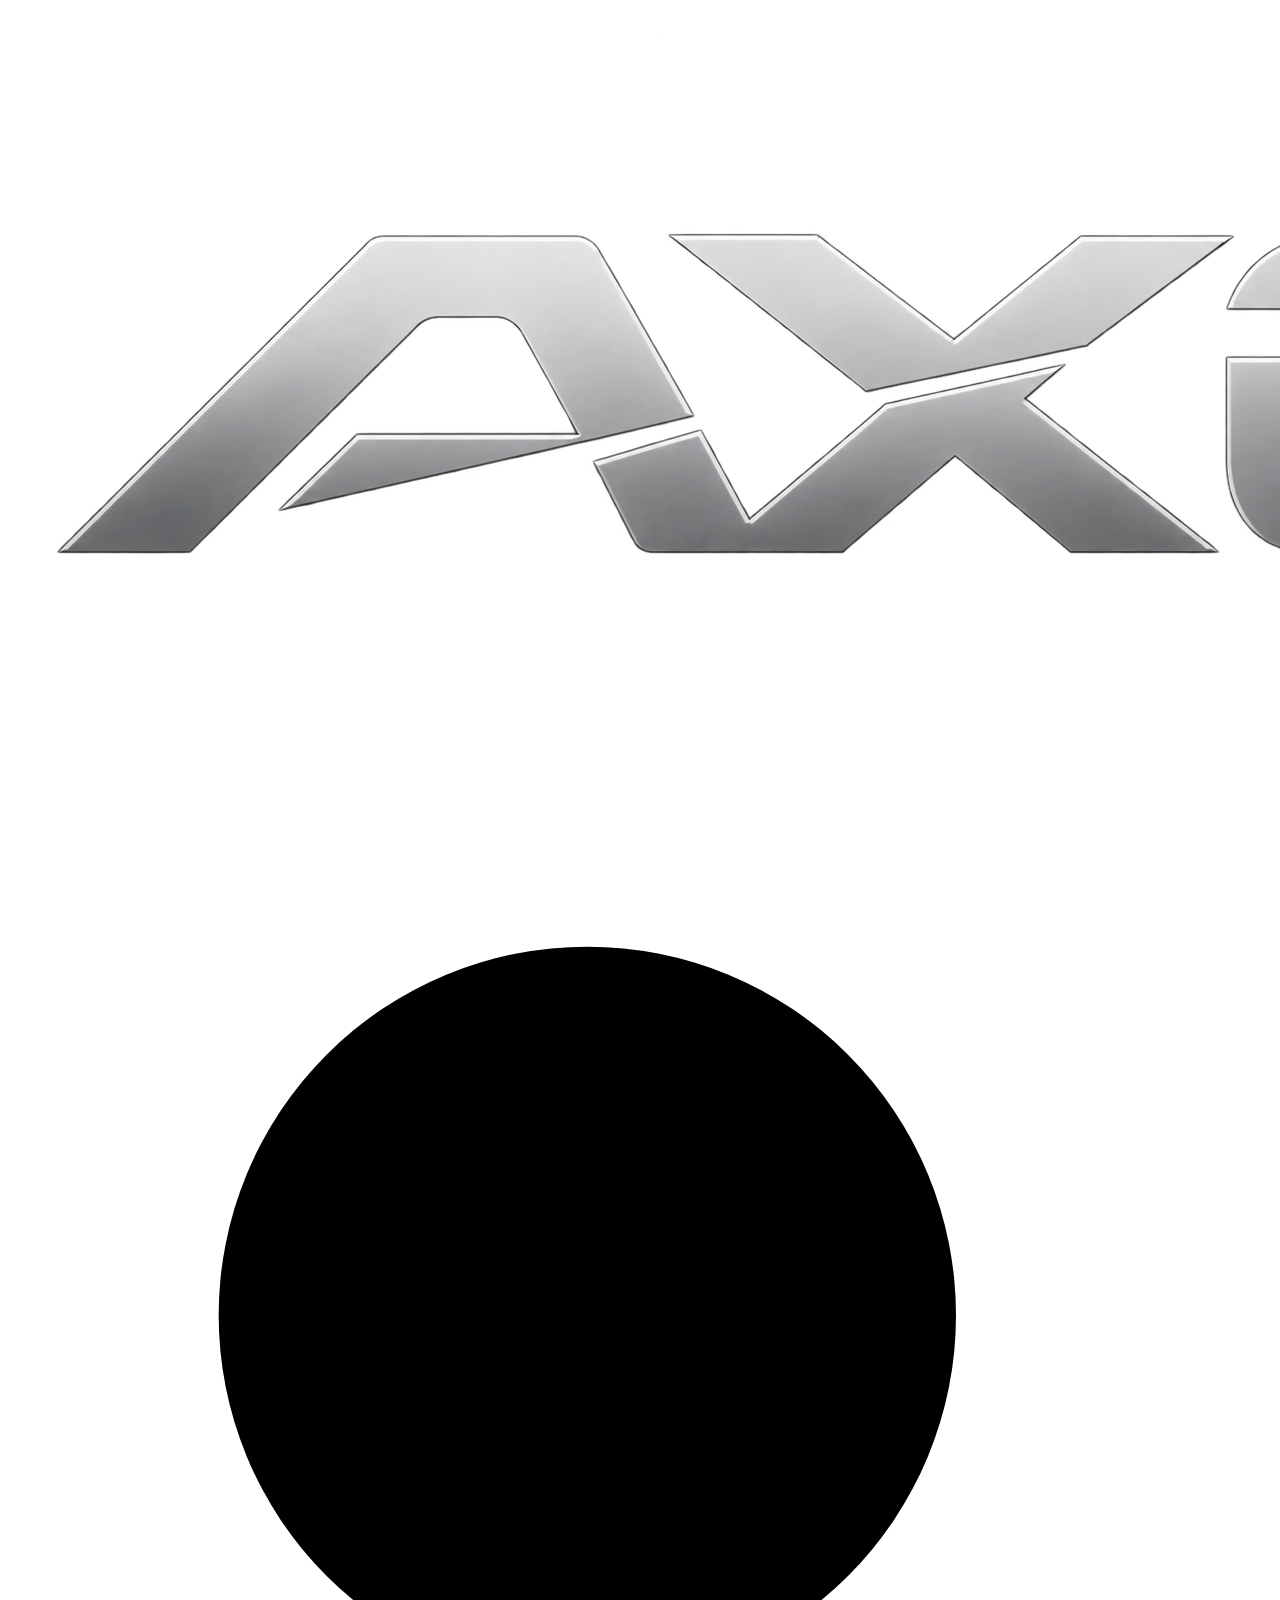
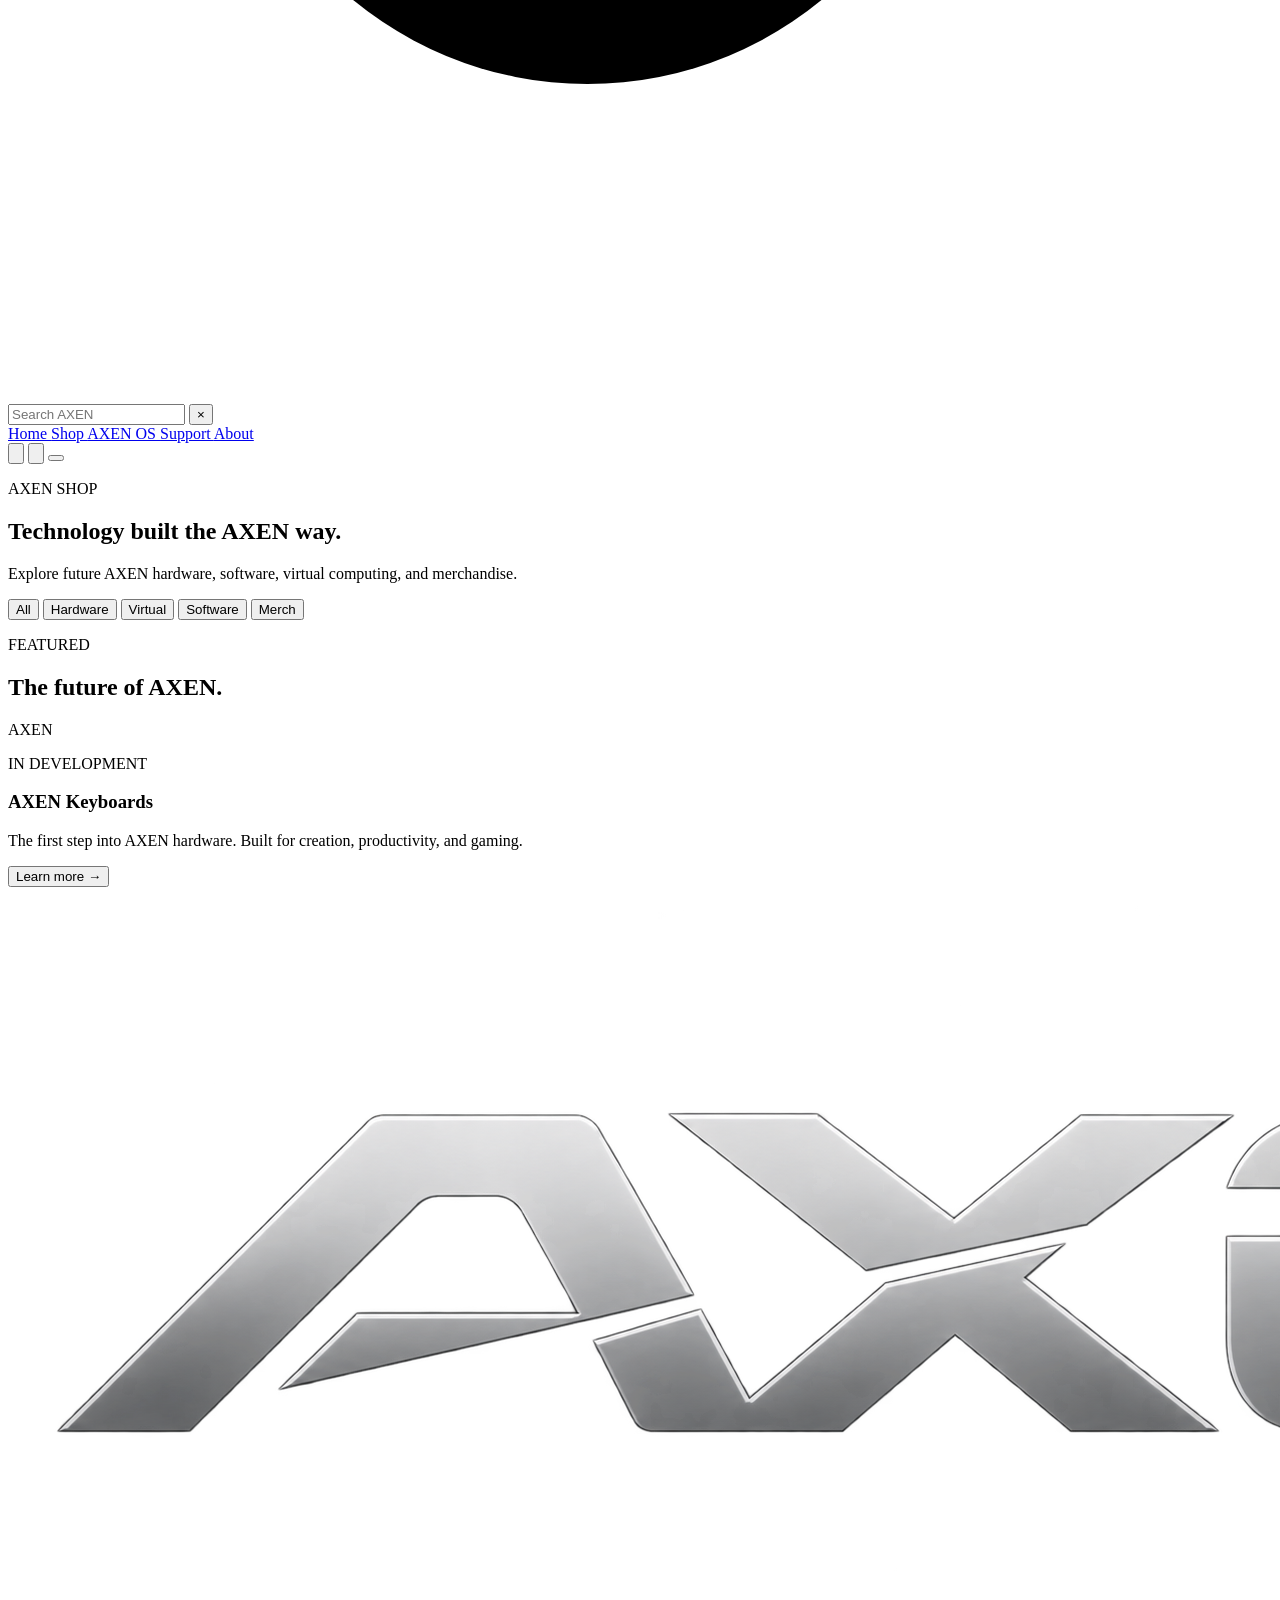
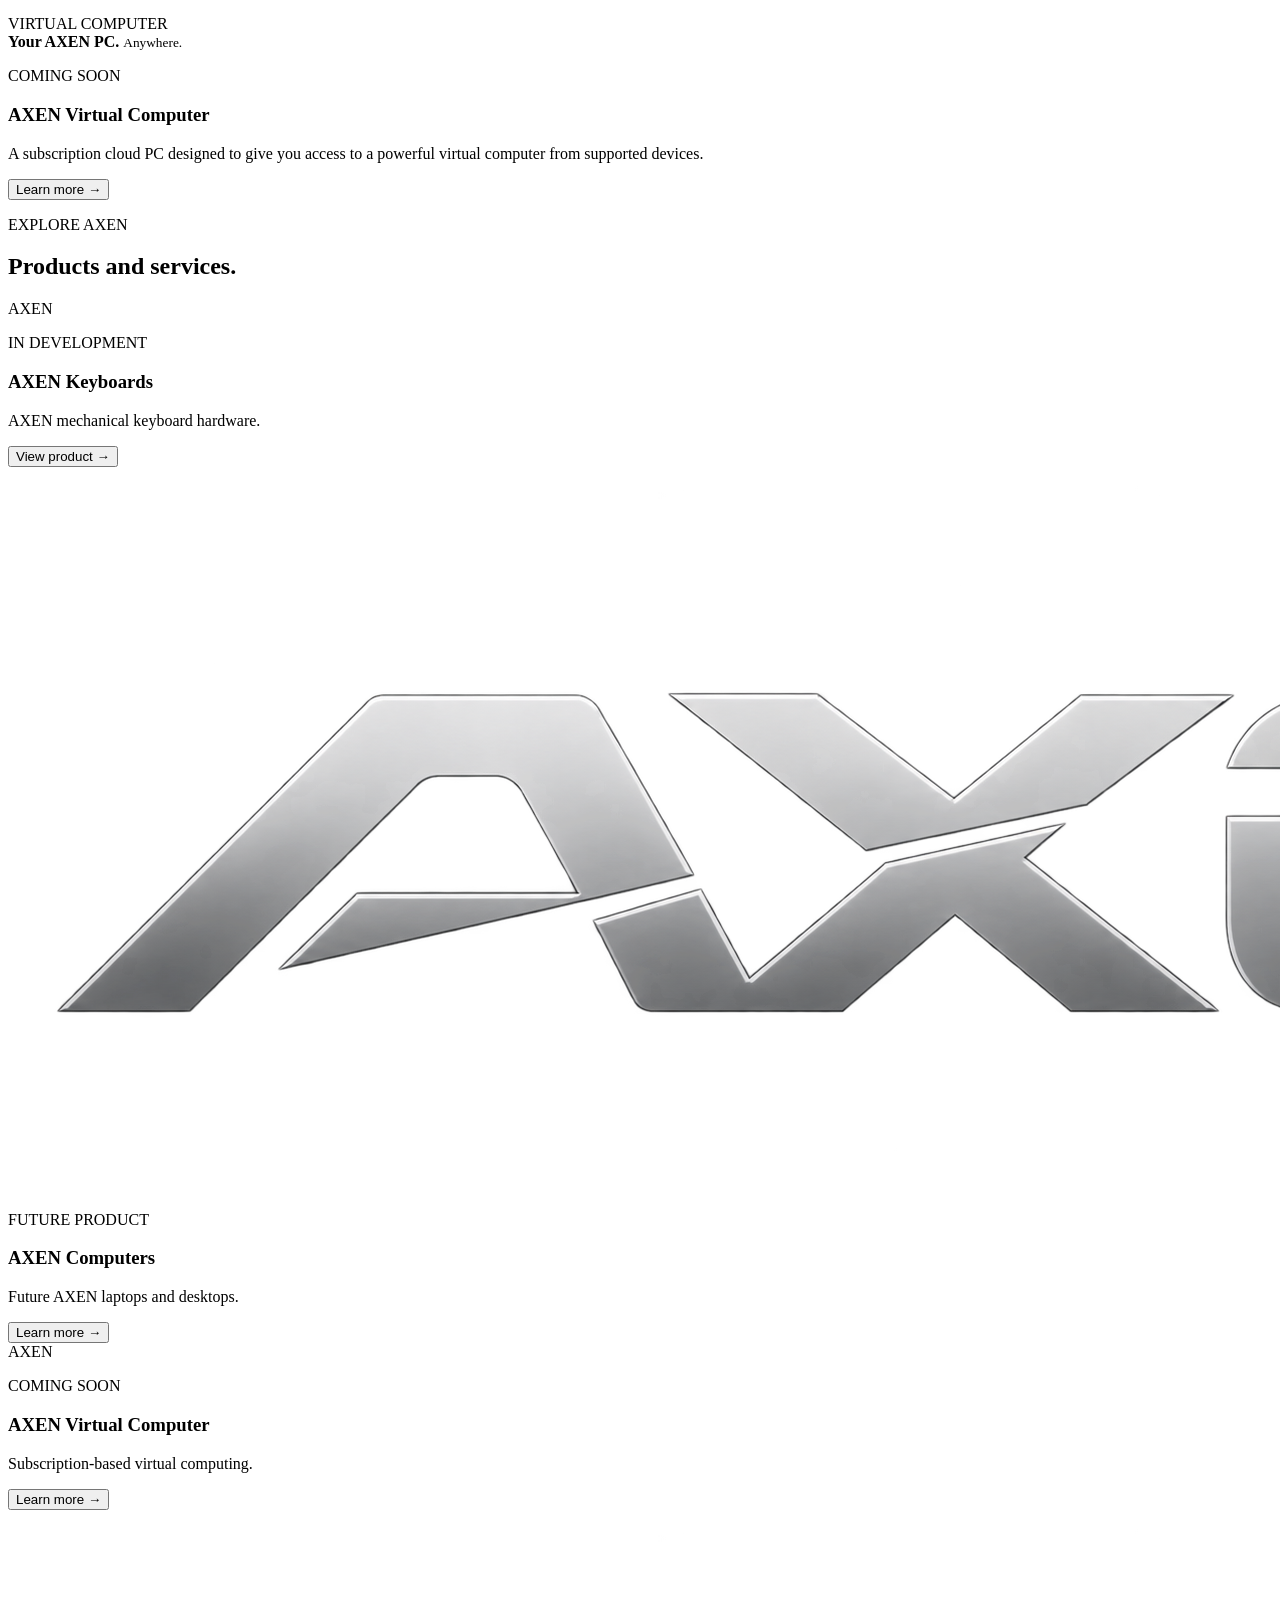
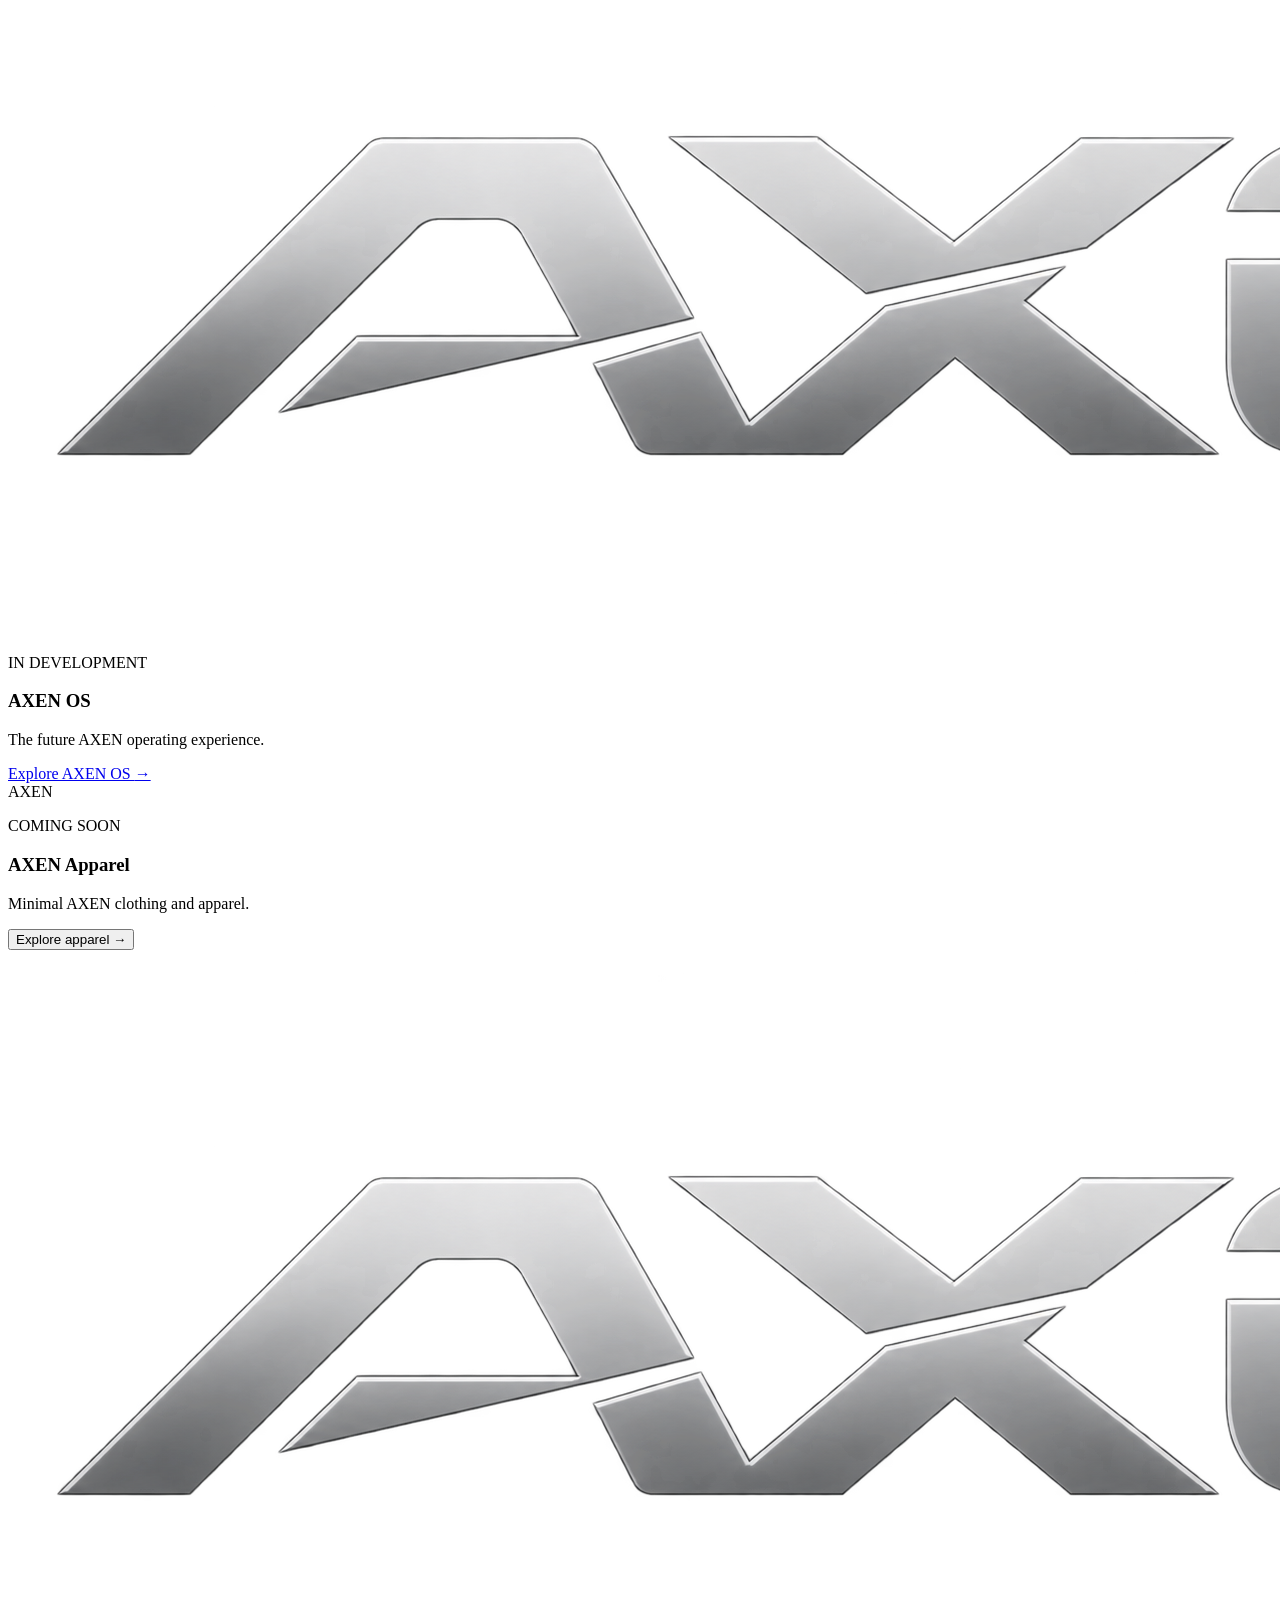
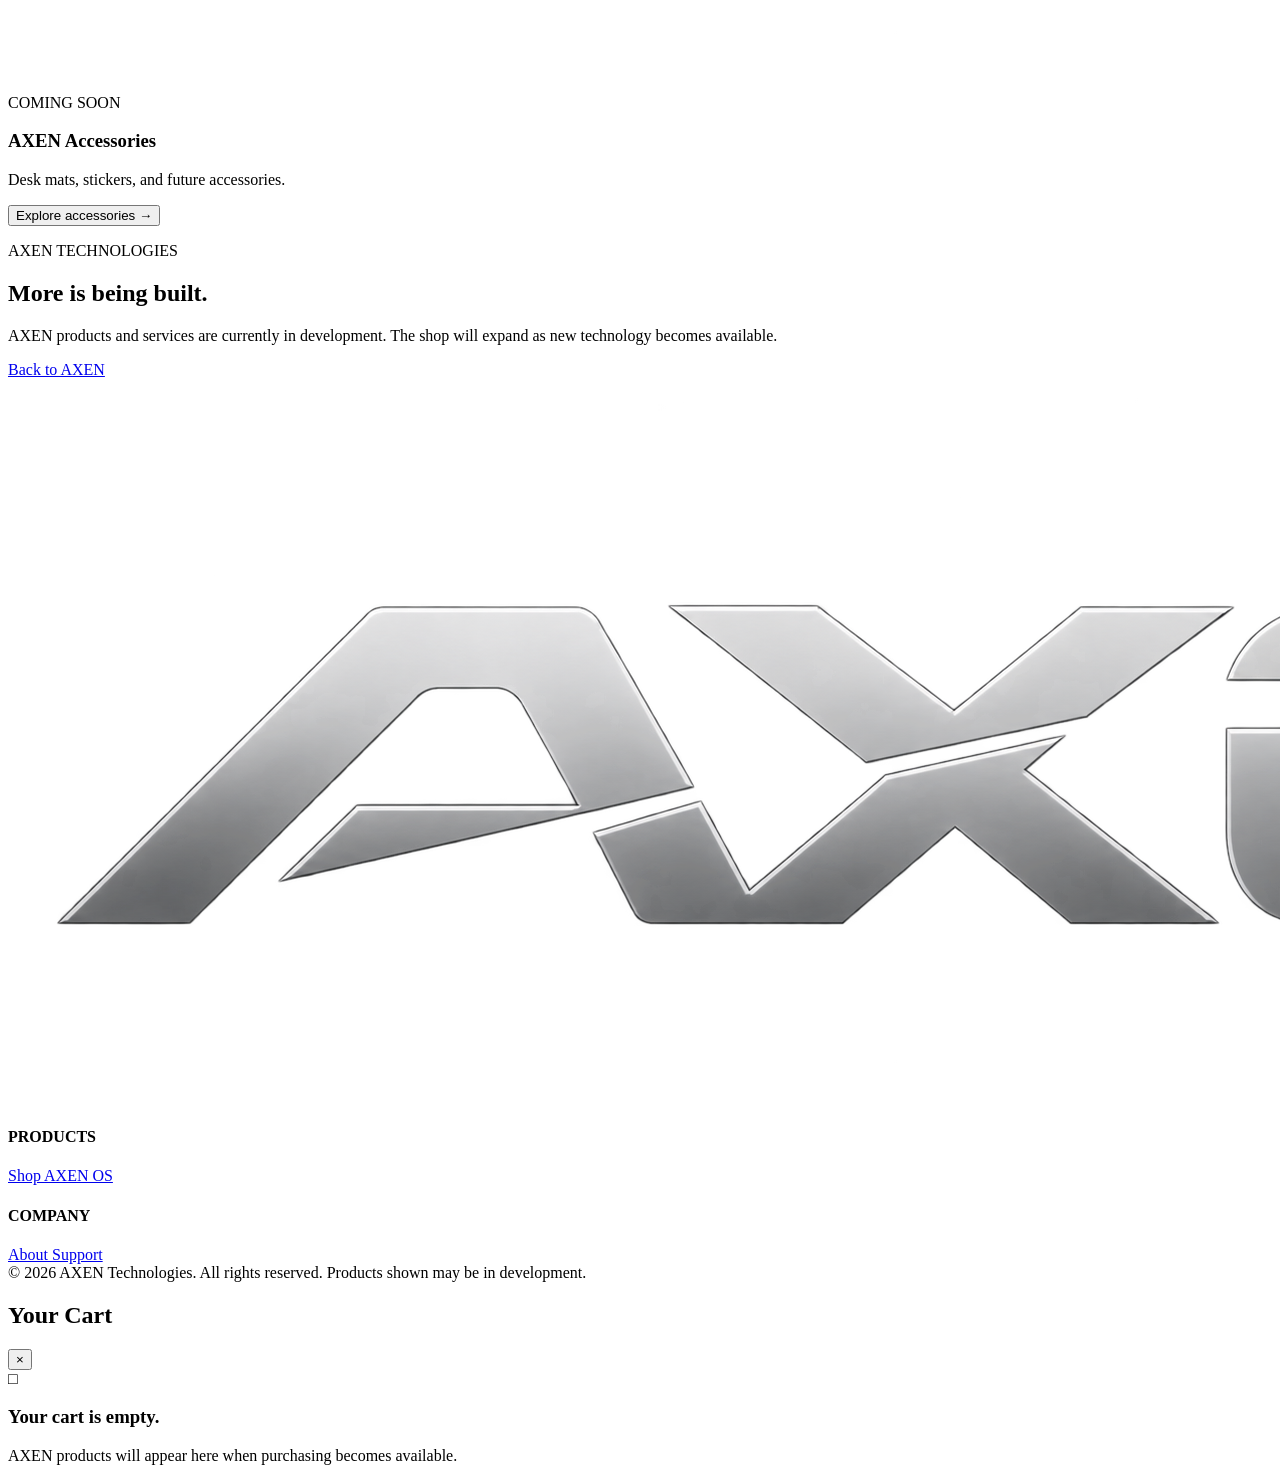
==== shop.html @ 808603a9 "Add initial shop.html with layout and content This is the initial commit for the shop page, includin" ====
<!DOCTYPE html>
<html lang="en">
<head>
    <meta charset="UTF-8">

    <meta
        name="viewport"
        content="width=device-width, initial-scale=1.0"
    >

    <title>Shop | AXEN Technologies</title>

    <meta
        name="description"
        content="Explore AXEN hardware, software, virtual computing, and merchandise."
    >

    <link rel="stylesheet" href="shop.css?v=1">
</head>

<body>

    <!-- =====================================
         HEADER
    ====================================== -->

    <header class="site-header">

        <div class="header-inner">

            <a
                href="index.html"
                class="brand"
                aria-label="AXEN Home"
            >
                <img
                    src="axen-logo.png"
                    alt="AXEN"
                    class="brand-logo"
                >
            </a>


            <!-- SEARCH -->
            <div class="header-search">

                <svg
                    class="search-icon"
                    viewBox="0 0 24 24"
                    aria-hidden="true"
                >
                    <circle
                        cx="11"
                        cy="11"
                        r="7"
                    ></circle>

                    <line
                        x1="16.5"
                        y1="16.5"
                        x2="21"
                        y2="21"
                    ></line>
                </svg>

                <input
                    id="shopSearch"
                    type="search"
                    placeholder="Search AXEN"
                    autocomplete="off"
                    aria-label="Search AXEN products"
                >

                <button
                    id="clearSearch"
                    class="clear-search"
                    type="button"
                    aria-label="Clear search"
                >
                    ×
                </button>

            </div>


            <!-- NAV -->
            <nav
                class="desktop-nav"
                aria-label="Main navigation"
            >
                <a href="index.html">
                    Home
                </a>

                <a
                    href="shop.html"
                    class="active"
                >
                    Shop
                </a>

                <a href="index.html#axen-os">
                    AXEN OS
                </a>

                <a href="index.html#support">
                    Support
                </a>

                <a href="index.html#about">
                    About
                </a>
            </nav>


            <!-- ACTIONS -->
            <div class="header-actions">

                <button
                    id="cartButton"
                    class="icon-button"
                    type="button"
                    aria-label="Open cart"
                >
                    <svg
                        viewBox="0 0 24 24"
                        aria-hidden="true"
                    >
                        <path
                            d="M3 4h2l2.1 10.2a2 2 0 0 0 2 1.6h7.8a2 2 0 0 0 2-1.6L20 8H7"
                        ></path>

                        <circle
                            cx="10"
                            cy="19"
                            r="1.3"
                        ></circle>

                        <circle
                            cx="17"
                            cy="19"
                            r="1.3"
                        ></circle>
                    </svg>
                </button>


                <button
                    id="accountButton"
                    class="icon-button"
                    type="button"
                    aria-label="AXEN Account"
                >
                    <svg
                        viewBox="0 0 24 24"
                        aria-hidden="true"
                    >
                        <circle
                            cx="12"
                            cy="8"
                            r="4"
                        ></circle>

                        <path
                            d="M4.5 21c.8-4.2 3.3-6.5 7.5-6.5s6.7 2.3 7.5 6.5"
                        ></path>
                    </svg>
                </button>


                <button
                    id="menuButton"
                    class="menu-button"
                    type="button"
                    aria-label="Open menu"
                    aria-expanded="false"
                >
                    <span></span>
                    <span></span>
                    <span></span>
                </button>

            </div>

        </div>


        <nav
            id="mobileNav"
            class="mobile-nav"
            aria-label="Mobile navigation"
            hidden
        >
            <a href="index.html">Home</a>
            <a href="shop.html" class="active">Shop</a>
            <a href="index.html#axen-os">AXEN OS</a>
            <a href="index.html#support">Support</a>
            <a href="index.html#about">About</a>
        </nav>

    </header>



    <!-- =====================================
         SHOP HERO
    ====================================== -->

    <main>

        <section class="shop-hero">

            <div class="shop-hero-inner">

                <p class="eyebrow">
                    AXEN SHOP
                </p>

                <h1>
                    Technology built
                    <span>the AXEN way.</span>
                </h1>

                <p class="shop-hero-description">
                    Explore future AXEN hardware, software,
                    virtual computing, and merchandise.
                </p>

            </div>

        </section>



        <!-- =================================
             CATEGORY BAR
        ================================== -->

        <section class="category-bar">

            <div class="category-inner">

                <button
                    type="button"
                    class="category-button active"
                    data-filter="all"
                >
                    All
                </button>

                <button
                    type="button"
                    class="category-button"
                    data-filter="hardware"
                >
                    Hardware
                </button>

                <button
                    type="button"
                    class="category-button"
                    data-filter="virtual"
                >
                    Virtual
                </button>

                <button
                    type="button"
                    class="category-button"
                    data-filter="software"
                >
                    Software
                </button>

                <button
                    type="button"
                    class="category-button"
                    data-filter="merch"
                >
                    Merch
                </button>

            </div>

        </section>



        <!-- =================================
             FEATURED
        ================================== -->

        <section class="shop-section">

            <div class="section-heading">

                <div>

                    <p class="section-label">
                        FEATURED
                    </p>

                    <h2>
                        The future of AXEN.
                    </h2>

                </div>

            </div>


            <div class="featured-grid">

                <!-- KEYBOARD -->
                <article
                    class="featured-card product-item"
                    data-category="hardware"
                    data-search="axen keyboard keyboards mechanical hardware peripheral"
                >

                    <div class="featured-visual keyboard-visual">

                        <div class="keyboard">

                            <div class="keyboard-name">
                                AXEN
                            </div>

                            <div class="keyboard-keys">
                                <span></span>
                                <span></span>
                                <span></span>
                                <span></span>
                                <span></span>

                                <span></span>
                                <span></span>
                                <span></span>
                                <span></span>
                                <span></span>

                                <span></span>
                                <span></span>
                                <span></span>
                                <span></span>
                                <span></span>

                                <span></span>
                                <span></span>
                                <span></span>
                                <span></span>
                                <span></span>
                            </div>

                        </div>

                    </div>


                    <div class="featured-info">

                        <div>

                            <p class="product-status">
                                IN DEVELOPMENT
                            </p>

                            <h3>
                                AXEN Keyboards
                            </h3>

                            <p>
                                The first step into AXEN hardware.
                                Built for creation, productivity,
                                and gaming.
                            </p>

                        </div>


                        <button
                            type="button"
                            class="product-button"
                            data-message="AXEN keyboards are currently in development."
                        >
                            Learn more
                            <span>→</span>
                        </button>

                    </div>

                </article>



                <!-- VIRTUAL COMPUTER -->
                <article
                    class="featured-card product-item virtual-card"
                    data-category="virtual"
                    data-search="axen virtual computer cloud pc subscription apexcloud windows remote computer"
                >

                    <div class="featured-visual virtual-visual">

                        <div class="cloud-display">

                            <div class="cloud-display-top">

                                <img
                                    src="axen-logo.png"
                                    alt=""
                                >

                                <span>
                                    VIRTUAL COMPUTER
                                </span>

                            </div>


                            <div class="cloud-desktop">

                                <div class="cloud-window">

                                    <div class="cloud-window-header">
                                        <span></span>
                                        <span></span>
                                        <span></span>
                                    </div>

                                    <div class="cloud-window-content">

                                        <strong>
                                            Your AXEN PC.
                                        </strong>

                                        <small>
                                            Anywhere.
                                        </small>

                                    </div>

                                </div>

                            </div>

                        </div>

                    </div>


                    <div class="featured-info">

                        <div>

                            <p class="product-status">
                                COMING SOON
                            </p>

                            <h3>
                                AXEN Virtual Computer
                            </h3>

                            <p>
                                A subscription cloud PC designed
                                to give you access to a powerful
                                virtual computer from supported devices.
                            </p>

                        </div>


                        <button
                            type="button"
                            class="product-button"
                            data-message="AXEN Virtual Computer is a future subscription cloud PC service."
                        >
                            Learn more
                            <span>→</span>
                        </button>

                    </div>

                </article>

            </div>

        </section>



        <!-- =================================
             ALL PRODUCTS
        ================================== -->

        <section class="shop-section products-section">

            <div class="section-heading">

                <div>

                    <p class="section-label">
                        EXPLORE AXEN
                    </p>

                    <h2>
                        Products and services.
                    </h2>

                </div>

            </div>


            <div
                id="productGrid"
                class="product-grid"
            >

                <!-- AXEN KEYBOARDS -->
                <article
                    class="product-card product-item"
                    data-category="hardware"
                    data-search="axen keyboards keyboard hardware gaming typing mechanical"
                >

                    <div class="product-card-visual simple-keyboard">

                        <div class="mini-keyboard">

                            <span>AXEN</span>

                        </div>

                    </div>


                    <div class="product-card-info">

                        <p class="product-status">
                            IN DEVELOPMENT
                        </p>

                        <h3>
                            AXEN Keyboards
                        </h3>

                        <p>
                            AXEN mechanical keyboard hardware.
                        </p>

                        <button
                            type="button"
                            class="product-button"
                            data-message="AXEN keyboards are currently in development."
                        >
                            View product
                            <span>→</span>
                        </button>

                    </div>

                </article>



                <!-- AXEN COMPUTERS -->
                <article
                    class="product-card product-item"
                    data-category="hardware"
                    data-search="axen computers laptops desktops pc hardware"
                >

                    <div class="product-card-visual computer-visual">

                        <div class="laptop">

                            <div class="laptop-screen">

                                <img
                                    src="axen-logo.png"
                                    alt=""
                                >

                            </div>

                            <div class="laptop-base"></div>

                        </div>

                    </div>


                    <div class="product-card-info">

                        <p class="product-status">
                            FUTURE PRODUCT
                        </p>

                        <h3>
                            AXEN Computers
                        </h3>

                        <p>
                            Future AXEN laptops and desktops.
                        </p>

                        <button
                            type="button"
                            class="product-button"
                            data-message="AXEN computers are planned for future development."
                        >
                            Learn more
                            <span>→</span>
                        </button>

                    </div>

                </article>



                <!-- VIRTUAL COMPUTER -->
                <article
                    class="product-card product-item"
                    data-category="virtual"
                    data-search="virtual computer cloud pc axen subscription remote apexcloud"
                >

                    <div class="product-card-visual cloud-card-visual">

                        <div class="cloud-symbol">

                            <div class="cloud-circle one"></div>
                            <div class="cloud-circle two"></div>
                            <div class="cloud-circle three"></div>

                            <div class="cloud-base"></div>

                            <span>
                                AXEN
                            </span>

                        </div>

                    </div>


                    <div class="product-card-info">

                        <p class="product-status">
                            COMING SOON
                        </p>

                        <h3>
                            AXEN Virtual Computer
                        </h3>

                        <p>
                            Subscription-based virtual computing.
                        </p>

                        <button
                            type="button"
                            class="product-button"
                            data-message="AXEN Virtual Computer is planned as a subscription service."
                        >
                            Learn more
                            <span>→</span>
                        </button>

                    </div>

                </article>



                <!-- AXEN OS -->
                <article
                    class="product-card product-item"
                    data-category="software"
                    data-search="axen os operating system software axis"
                >

                    <div class="product-card-visual os-visual">

                        <div class="os-window">

                            <div class="os-window-content">

                                <img
                                    src="axen-logo.png"
                                    alt=""
                                >

                            </div>

                            <div class="os-taskbar">
                                <span></span>
                                <span></span>
                                <span></span>
                            </div>

                        </div>

                    </div>


                    <div class="product-card-info">

                        <p class="product-status">
                            IN DEVELOPMENT
                        </p>

                        <h3>
                            AXEN OS
                        </h3>

                        <p>
                            The future AXEN operating experience.
                        </p>

                        <a
                            href="index.html#axen-os"
                            class="product-button"
                        >
                            Explore AXEN OS
                            <span>→</span>
                        </a>

                    </div>

                </article>



                <!-- APPAREL -->
                <article
                    class="product-card product-item"
                    data-category="merch"
                    data-search="axen apparel shirts hoodies merch clothing"
                >

                    <div class="product-card-visual apparel-visual">

                        <div class="shirt-shape">

                            <span>
                                AXEN
                            </span>

                        </div>

                    </div>


                    <div class="product-card-info">

                        <p class="product-status">
                            COMING SOON
                        </p>

                        <h3>
                            AXEN Apparel
                        </h3>

                        <p>
                            Minimal AXEN clothing and apparel.
                        </p>

                        <button
                            type="button"
                            class="product-button"
                            data-message="AXEN Apparel is coming soon."
                        >
                            Explore apparel
                            <span>→</span>
                        </button>

                    </div>

                </article>



                <!-- ACCESSORIES -->
                <article
                    class="product-card product-item"
                    data-category="merch"
                    data-search="axen accessories merch stickers desk mats mouse pads"
                >

                    <div class="product-card-visual accessories-visual">

                        <div class="desk-mat">

                            <img
                                src="axen-logo.png"
                                alt=""
                            >

                        </div>

                    </div>


                    <div class="product-card-info">

                        <p class="product-status">
                            COMING SOON
                        </p>

                        <h3>
                            AXEN Accessories
                        </h3>

                        <p>
                            Desk mats, stickers, and future accessories.
                        </p>

                        <button
                            type="button"
                            class="product-button"
                            data-message="AXEN Accessories are coming soon."
                        >
                            Explore accessories
                            <span>→</span>
                        </button>

                    </div>

                </article>

            </div>


            <div
                id="noResults"
                class="no-results"
                hidden
            >

                <h3>
                    No AXEN products found.
                </h3>

                <p>
                    Try another search or category.
                </p>

            </div>

        </section>



        <!-- =================================
             BOTTOM CTA
        ================================== -->

        <section class="shop-cta">

            <div>

                <p class="section-label dark-label">
                    AXEN TECHNOLOGIES
                </p>

                <h2>
                    More is being built.
                </h2>

                <p>
                    AXEN products and services are currently
                    in development. The shop will expand as
                    new technology becomes available.
                </p>

            </div>


            <a
                href="index.html"
                class="light-button"
            >
                Back to AXEN
            </a>

        </section>

    </main>



    <!-- =====================================
         FOOTER
    ====================================== -->

    <footer class="site-footer">

        <div class="footer-top">

            <img
                src="axen-logo.png"
                alt="AXEN"
                class="footer-logo"
            >


            <div class="footer-columns">

                <div>

                    <h4>
                        PRODUCTS
                    </h4>

                    <a href="shop.html">
                        Shop
                    </a>

                    <a href="index.html#axen-os">
                        AXEN OS
                    </a>

                </div>


                <div>

                    <h4>
                        COMPANY
                    </h4>

                    <a href="index.html#about">
                        About
                    </a>

                    <a href="index.html#support">
                        Support
                    </a>

                </div>

            </div>

        </div>


        <div class="footer-bottom">

            <span>
                © 2026 AXEN Technologies. All rights reserved.
            </span>

            <span>
                Products shown may be in development.
            </span>

        </div>

    </footer>



    <!-- =====================================
         CART
    ====================================== -->

    <div
        id="cartBackdrop"
        class="cart-backdrop"
        hidden
    ></div>


    <aside
        id="cartDrawer"
        class="cart-drawer"
        aria-hidden="true"
    >

        <div class="cart-header">

            <h2>
                Your Cart
            </h2>

            <button
                id="closeCart"
                class="close-button"
                type="button"
                aria-label="Close cart"
            >
                ×
            </button>

        </div>


        <div class="cart-empty">

            <div class="cart-icon">
                □
            </div>

            <h3>
                Your cart is empty.
            </h3>

            <p>
                AXEN products will appear here
                when purchasing becomes available.
            </p>

        </div>

    </aside>



    <!-- =====================================
         NOTICE
    ====================================== -->

    <div
        id="noticeModal"
        class="notice-modal"
        hidden
    >

        <div class="notice-card">

            <button
                id="closeNotice"
                class="close-button notice-close"
                type="button"
                aria-label="Close"
            >
                ×
            </button>

            <img
                src="axen-logo.png"
                alt="AXEN"
                class="notice-logo"
            >

            <h2>
                AXEN
            </h2>

            <p id="noticeText"></p>

            <button
                id="noticeOkay"
                type="button"
                class="dark-button"
            >
                Got it
            </button>

        </div>

    </div>


    <script src="shop.js?v=1"></script>

</body>
</html>
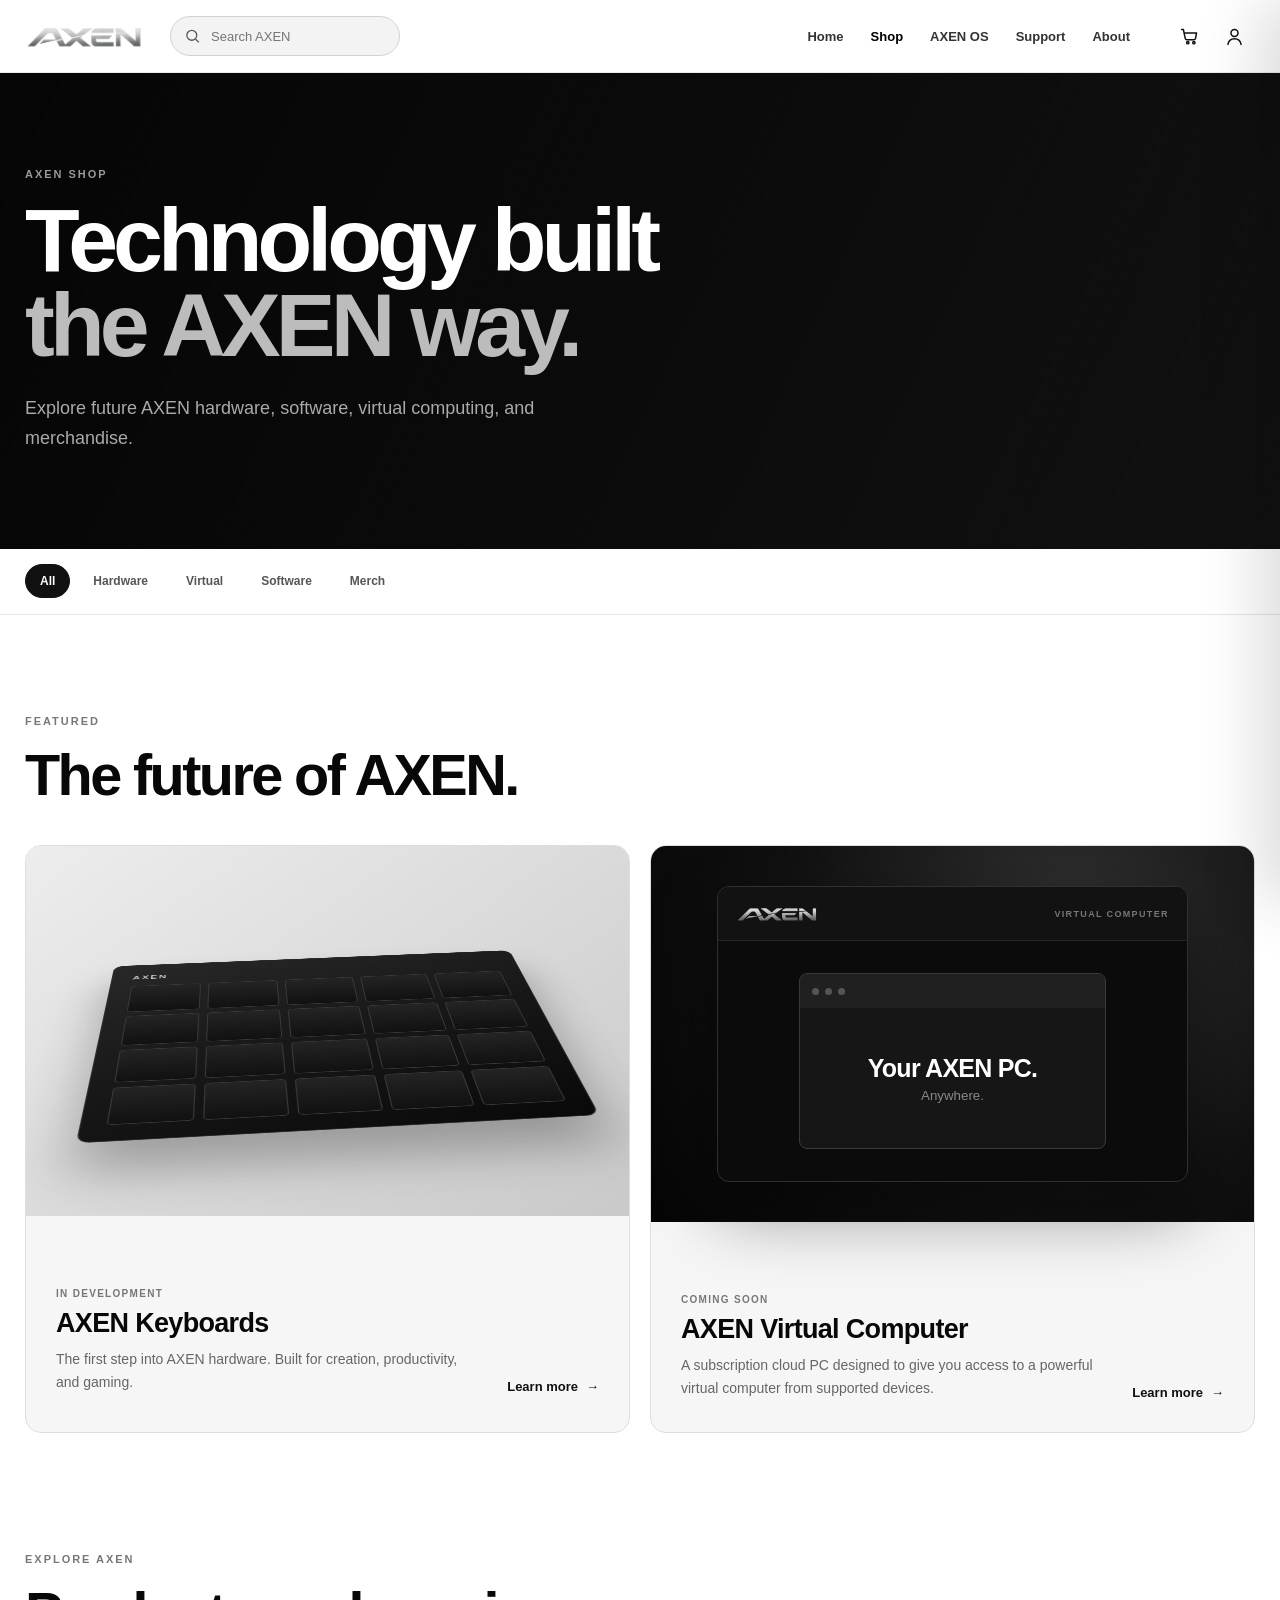
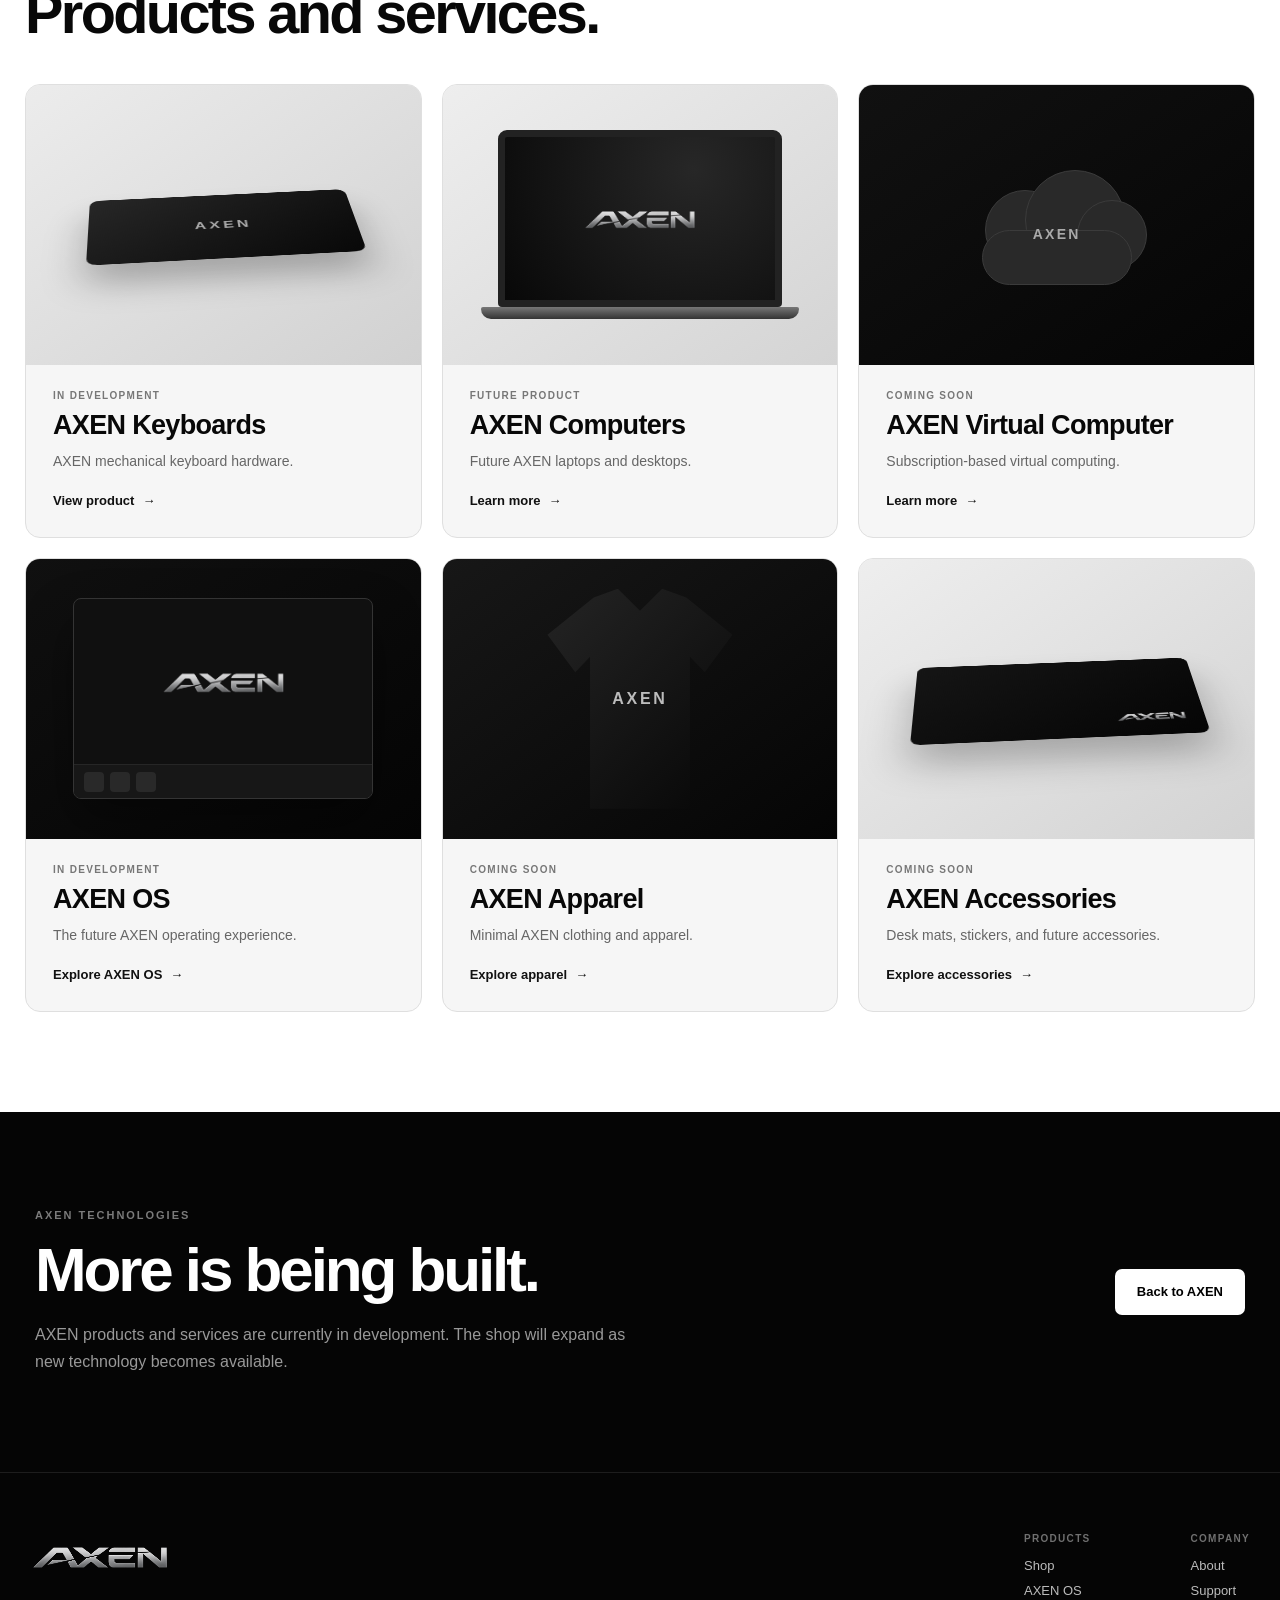
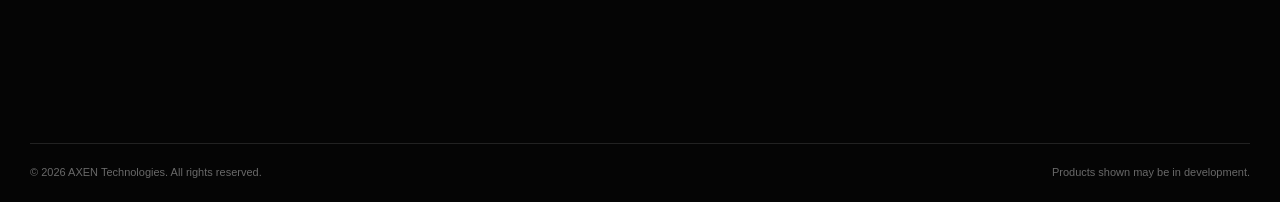
==== commit 49d94615: "Replace buttons with links for product information" ====
--- a/shop.html
+++ b/shop.html
@@ -470,14 +470,13 @@
                         </div>
 
 
-                        <button
-                            type="button"
-                            class="product-button"
-                            data-message="AXEN Virtual Computer is a future subscription cloud PC service."
-                        >
-                            Learn more
-                            <span>→</span>
-                        </button>
+                        <a
+    href="virtual-computer.html"
+    class="product-button"
+>
+    Learn more
+    <span>→</span>
+</a>
 
                     </div>
 
@@ -660,14 +659,13 @@
                             Subscription-based virtual computing.
                         </p>
 
-                        <button
-                            type="button"
-                            class="product-button"
-                            data-message="AXEN Virtual Computer is planned as a subscription service."
-                        >
-                            Learn more
-                            <span>→</span>
-                        </button>
+                       <a
+    href="virtual-computer.html"
+    class="product-button"
+>
+    Learn more
+    <span>→</span>
+</a>
 
                     </div>
 
--- a/shop.css
+++ b/shop.css
@@ -0,0 +1,2034 @@
+/* =========================================
+   AXEN SHOP
+   v0.1
+========================================= */
+
+* {
+    box-sizing: border-box;
+}
+
+[hidden] {
+    display: none !important;
+}
+
+html {
+    scroll-behavior: smooth;
+}
+
+:root {
+    --black: #050505;
+    --black-soft: #0c0c0c;
+
+    --white: #ffffff;
+
+    --gray-50: #f7f7f7;
+    --gray-100: #eeeeee;
+    --gray-200: #dddddd;
+    --gray-300: #c5c5c5;
+    --gray-400: #999999;
+    --gray-500: #737373;
+    --gray-600: #555555;
+    --gray-700: #333333;
+    --gray-800: #202020;
+
+    --page-width: 1440px;
+    --header-height: 72px;
+}
+
+body {
+    margin: 0;
+
+    font-family:
+        Inter,
+        -apple-system,
+        BlinkMacSystemFont,
+        "Segoe UI",
+        Roboto,
+        Arial,
+        sans-serif;
+
+    background: white;
+
+    color: #080808;
+
+    overflow-x: hidden;
+}
+
+body.locked {
+    overflow: hidden;
+}
+
+button,
+input {
+    font: inherit;
+}
+
+button {
+    color: inherit;
+}
+
+a {
+    color: inherit;
+    text-decoration: none;
+}
+
+img {
+    display: block;
+    max-width: 100%;
+}
+
+
+
+/* =========================================
+   HEADER
+========================================= */
+
+.site-header {
+    position: sticky;
+
+    top: 0;
+
+    z-index: 1000;
+
+    background:
+        rgba(
+            255,
+            255,
+            255,
+            0.96
+        );
+
+    backdrop-filter: blur(16px);
+
+    border-bottom:
+        1px solid
+        rgba(
+            0,
+            0,
+            0,
+            0.08
+        );
+}
+
+.header-inner {
+    width:
+        min(
+            calc(100% - 50px),
+            var(--page-width)
+        );
+
+    height: var(--header-height);
+
+    margin: 0 auto;
+
+    display: flex;
+    align-items: center;
+
+    gap: 27px;
+}
+
+.brand {
+    display: flex;
+    align-items: center;
+
+    flex: 0 0 auto;
+}
+
+.brand-logo {
+    width: 118px;
+}
+
+
+
+/* =========================================
+   SEARCH
+========================================= */
+
+.header-search {
+    position: relative;
+
+    width: 230px;
+
+    flex:
+        0
+        1
+        230px;
+}
+
+.header-search input {
+    width: 100%;
+    height: 40px;
+
+    padding:
+        0
+        38px
+        0
+        40px;
+
+    border:
+        1px solid
+        #d2d2d2;
+
+    border-radius: 22px;
+
+    outline: none;
+
+    background: #f3f3f3;
+
+    color: #111;
+
+    font-size: 13px;
+
+    transition:
+        background 150ms ease,
+        border-color 150ms ease;
+}
+
+.header-search input:focus {
+    background: white;
+
+    border-color: #888;
+}
+
+.search-icon {
+    position: absolute;
+
+    width: 17px;
+    height: 17px;
+
+    left: 14px;
+    top: 50%;
+
+    transform:
+        translateY(-50%);
+
+    fill: none;
+
+    stroke: #555;
+    stroke-width: 1.8;
+
+    pointer-events: none;
+}
+
+.clear-search {
+    position: absolute;
+
+    width: 28px;
+    height: 28px;
+
+    top: 50%;
+    right: 6px;
+
+    transform:
+        translateY(-50%);
+
+    display: none;
+
+    border: 0;
+    border-radius: 50%;
+
+    background: transparent;
+
+    color: #666;
+
+    cursor: pointer;
+
+    font-size: 19px;
+}
+
+.clear-search:hover {
+    background: #e2e2e2;
+}
+
+
+
+/* =========================================
+   NAV
+========================================= */
+
+.desktop-nav {
+    margin-left: auto;
+
+    display: flex;
+    align-items: center;
+
+    gap: 5px;
+}
+
+.desktop-nav a {
+    padding:
+        10px
+        11px;
+
+    border-radius: 7px;
+
+    color: #333;
+
+    font-size: 13px;
+    font-weight: 600;
+}
+
+.desktop-nav a:hover {
+    background: #f1f1f1;
+
+    color: black;
+}
+
+.desktop-nav a.active {
+    color: black;
+
+    font-weight: 800;
+}
+
+
+
+/* =========================================
+   HEADER ACTIONS
+========================================= */
+
+.header-actions {
+    display: flex;
+    align-items: center;
+
+    gap: 3px;
+}
+
+.icon-button,
+.menu-button {
+    width: 42px;
+    height: 42px;
+
+    display: inline-flex;
+    align-items: center;
+    justify-content: center;
+
+    border: 0;
+    border-radius: 50%;
+
+    background: transparent;
+
+    cursor: pointer;
+}
+
+.icon-button:hover,
+.menu-button:hover {
+    background: #f0f0f0;
+}
+
+.icon-button svg {
+    width: 21px;
+    height: 21px;
+
+    fill: none;
+
+    stroke: #111;
+    stroke-width: 1.7;
+
+    stroke-linecap: round;
+    stroke-linejoin: round;
+}
+
+.menu-button {
+    display: none;
+
+    flex-direction: column;
+
+    gap: 4px;
+}
+
+.menu-button span {
+    width: 18px;
+    height: 1.5px;
+
+    background: #111;
+}
+
+.mobile-nav {
+    padding:
+        8px
+        20px
+        18px;
+
+    background: white;
+
+    border-top:
+        1px solid
+        #ededed;
+}
+
+.mobile-nav a {
+    display: block;
+
+    padding:
+        13px
+        3px;
+
+    border-bottom:
+        1px solid
+        #ededed;
+
+    font-size: 14px;
+    font-weight: 600;
+}
+
+.mobile-nav a.active {
+    font-weight: 800;
+}
+
+
+
+/* =========================================
+   SHOP HERO
+========================================= */
+
+.shop-hero {
+    min-height: 450px;
+
+    display: flex;
+    align-items: center;
+
+    background:
+        linear-gradient(
+            115deg,
+            #050505,
+            #111
+        );
+
+    color: white;
+}
+
+.shop-hero-inner {
+    width:
+        min(
+            calc(100% - 50px),
+            var(--page-width)
+        );
+
+    margin: 0 auto;
+
+    padding:
+        95px
+        0;
+}
+
+.eyebrow,
+.section-label {
+    margin:
+        0
+        0
+        18px;
+
+    color: #777;
+
+    font-size: 11px;
+    font-weight: 800;
+
+    letter-spacing: 0.18em;
+}
+
+.shop-hero .eyebrow {
+    color: #999;
+}
+
+.shop-hero h1 {
+    max-width: 900px;
+
+    margin: 0;
+
+    font-size:
+        clamp(
+            55px,
+            7vw,
+            95px
+        );
+
+    line-height: 0.95;
+
+    letter-spacing: -0.055em;
+
+    font-weight: 650;
+}
+
+.shop-hero h1 span {
+    display: block;
+
+    color: #bcbcbc;
+}
+
+.shop-hero-description {
+    max-width: 610px;
+
+    margin:
+        26px
+        0
+        0;
+
+    color: #aaa;
+
+    font-size: 18px;
+    line-height: 1.65;
+}
+
+
+
+/* =========================================
+   CATEGORY BAR
+========================================= */
+
+.category-bar {
+    position: sticky;
+
+    top: var(--header-height);
+
+    z-index: 800;
+
+    background:
+        rgba(
+            255,
+            255,
+            255,
+            0.96
+        );
+
+    backdrop-filter: blur(15px);
+
+    border-bottom:
+        1px solid
+        #e5e5e5;
+}
+
+.category-inner {
+    width:
+        min(
+            calc(100% - 50px),
+            var(--page-width)
+        );
+
+    min-height: 65px;
+
+    margin: 0 auto;
+
+    display: flex;
+    align-items: center;
+
+    gap: 8px;
+}
+
+.category-button {
+    padding:
+        9px
+        14px;
+
+    border:
+        1px solid
+        transparent;
+
+    border-radius: 20px;
+
+    background: transparent;
+
+    cursor: pointer;
+
+    color: #555;
+
+    font-size: 12px;
+    font-weight: 700;
+}
+
+.category-button:hover {
+    background: #f3f3f3;
+}
+
+.category-button.active {
+    border-color: #111;
+
+    background: #111;
+
+    color: white;
+}
+
+
+
+/* =========================================
+   MAIN SHOP SECTION
+========================================= */
+
+.shop-section {
+    width:
+        min(
+            calc(100% - 50px),
+            var(--page-width)
+        );
+
+    margin: 0 auto;
+
+    padding:
+        100px
+        0;
+}
+
+.section-heading {
+    margin-bottom: 40px;
+}
+
+.section-heading h2 {
+    margin: 0;
+
+    font-size:
+        clamp(
+            37px,
+            4.5vw,
+            58px
+        );
+
+    line-height: 1.05;
+
+    letter-spacing: -0.045em;
+}
+
+
+
+/* =========================================
+   FEATURED
+========================================= */
+
+.featured-grid {
+    display: grid;
+
+    grid-template-columns:
+        repeat(
+            2,
+            minmax(0, 1fr)
+        );
+
+    gap: 20px;
+}
+
+.featured-card {
+    overflow: hidden;
+
+    border:
+        1px solid
+        #dedede;
+
+    border-radius: 16px;
+
+    background: #f6f6f6;
+}
+
+.featured-visual {
+    min-height: 370px;
+
+    display: flex;
+    align-items: center;
+    justify-content: center;
+}
+
+.featured-info {
+    min-height: 210px;
+
+    padding:
+        28px
+        30px
+        32px;
+
+    display: flex;
+    align-items: flex-end;
+    justify-content: space-between;
+
+    gap: 25px;
+}
+
+.product-status {
+    margin: 0;
+
+    color: #777;
+
+    font-size: 10px;
+    font-weight: 800;
+
+    letter-spacing: 0.13em;
+}
+
+.featured-info h3,
+.product-card-info h3 {
+    margin:
+        9px
+        0
+        9px;
+
+    font-size: 27px;
+
+    letter-spacing: -0.025em;
+}
+
+.featured-info p:not(.product-status),
+.product-card-info p:not(.product-status) {
+    max-width: 500px;
+
+    margin: 0;
+
+    color: #666;
+
+    font-size: 14px;
+    line-height: 1.65;
+}
+
+.product-button {
+    flex: 0 0 auto;
+
+    padding: 0;
+
+    display: inline-flex;
+    align-items: center;
+
+    gap: 8px;
+
+    border: 0;
+
+    background: transparent;
+
+    cursor: pointer;
+
+    color: #111;
+
+    font-size: 13px;
+    font-weight: 700;
+}
+
+.product-button span {
+    transition:
+        transform 150ms ease;
+}
+
+.product-button:hover span {
+    transform:
+        translateX(3px);
+}
+
+
+
+/* =========================================
+   KEYBOARD VISUAL
+========================================= */
+
+.keyboard-visual {
+    background:
+        linear-gradient(
+            145deg,
+            #ededed,
+            #c9c9c9
+        );
+}
+
+.keyboard {
+    width: min(75%, 540px);
+
+    padding: 22px;
+
+    transform:
+        perspective(950px)
+        rotateX(58deg)
+        rotateZ(-5deg);
+
+    border:
+        1px solid
+        #303030;
+
+    border-radius: 11px;
+
+    background:
+        linear-gradient(
+            160deg,
+            #282828,
+            #090909
+        );
+
+    box-shadow:
+        0 40px 55px
+        rgba(
+            0,
+            0,
+            0,
+            0.28
+        );
+}
+
+.keyboard-name {
+    margin-bottom: 13px;
+
+    color: #c8c8c8;
+
+    font-size: 11px;
+    font-weight: 800;
+
+    letter-spacing: 0.18em;
+}
+
+.keyboard-keys {
+    display: grid;
+
+    grid-template-columns:
+        repeat(5, 1fr);
+
+    gap: 8px;
+}
+
+.keyboard-keys span {
+    aspect-ratio: 1.35;
+
+    border:
+        1px solid
+        #3a3a3a;
+
+    border-radius: 4px;
+
+    background:
+        linear-gradient(
+            #242424,
+            #111
+        );
+}
+
+
+
+/* =========================================
+   VIRTUAL COMPUTER VISUAL
+========================================= */
+
+.virtual-visual {
+    padding: 40px;
+
+    background:
+        radial-gradient(
+            circle at 70% 20%,
+            #303030,
+            #111 55%,
+            #050505
+        );
+}
+
+.cloud-display {
+    width: min(560px, 90%);
+
+    overflow: hidden;
+
+    border:
+        1px solid
+        #303030;
+
+    border-radius: 12px;
+
+    background: #0b0b0b;
+
+    box-shadow:
+        0 30px 70px
+        rgba(
+            0,
+            0,
+            0,
+            0.42
+        );
+}
+
+.cloud-display-top {
+    height: 54px;
+
+    padding:
+        0
+        18px;
+
+    display: flex;
+    align-items: center;
+
+    gap: 15px;
+
+    border-bottom:
+        1px solid
+        #252525;
+
+    background: #121212;
+}
+
+.cloud-display-top img {
+    width: 82px;
+}
+
+.cloud-display-top span {
+    margin-left: auto;
+
+    color: #777;
+
+    font-size: 9px;
+    font-weight: 800;
+
+    letter-spacing: 0.15em;
+}
+
+.cloud-desktop {
+    min-height: 240px;
+
+    padding: 30px;
+
+    display: flex;
+    align-items: center;
+    justify-content: center;
+}
+
+.cloud-window {
+    width: 75%;
+
+    overflow: hidden;
+
+    border:
+        1px solid
+        #3a3a3a;
+
+    border-radius: 8px;
+
+    background: #161616;
+}
+
+.cloud-window-header {
+    height: 34px;
+
+    padding:
+        0
+        12px;
+
+    display: flex;
+    align-items: center;
+
+    gap: 6px;
+
+    background: #202020;
+}
+
+.cloud-window-header span {
+    width: 7px;
+    height: 7px;
+
+    border-radius: 50%;
+
+    background: #555;
+}
+
+.cloud-window-content {
+    min-height: 140px;
+
+    display: flex;
+    flex-direction: column;
+    align-items: center;
+    justify-content: center;
+
+    color: white;
+}
+
+.cloud-window-content strong {
+    font-size: 25px;
+
+    letter-spacing: -0.03em;
+}
+
+.cloud-window-content small {
+    margin-top: 5px;
+
+    color: #888;
+}
+
+
+
+/* =========================================
+   PRODUCT GRID
+========================================= */
+
+.products-section {
+    padding-top: 20px;
+}
+
+.product-grid {
+    display: grid;
+
+    grid-template-columns:
+        repeat(
+            3,
+            minmax(0, 1fr)
+        );
+
+    gap: 20px;
+}
+
+.product-card {
+    overflow: hidden;
+
+    border:
+        1px solid
+        #dfdfdf;
+
+    border-radius: 15px;
+
+    background: #f6f6f6;
+}
+
+.product-card-visual {
+    min-height: 280px;
+
+    display: flex;
+    align-items: center;
+    justify-content: center;
+
+    overflow: hidden;
+}
+
+.product-card-info {
+    padding:
+        25px
+        27px
+        28px;
+}
+
+.product-card-info .product-button {
+    margin-top: 20px;
+}
+
+
+
+/* MINI KEYBOARD */
+
+.simple-keyboard {
+    background:
+        linear-gradient(
+            145deg,
+            #ececec,
+            #d1d1d1
+        );
+}
+
+.mini-keyboard {
+    width: 68%;
+    height: 110px;
+
+    display: flex;
+    align-items: center;
+    justify-content: center;
+
+    transform:
+        perspective(900px)
+        rotateX(55deg)
+        rotateZ(-5deg);
+
+    border-radius: 10px;
+
+    background:
+        linear-gradient(
+            145deg,
+            #272727,
+            #080808
+        );
+
+    box-shadow:
+        0 30px 40px
+        rgba(
+            0,
+            0,
+            0,
+            0.25
+        );
+
+    color: #aaa;
+
+    font-weight: 800;
+
+    letter-spacing: 0.2em;
+}
+
+
+
+/* COMPUTER */
+
+.computer-visual {
+    background:
+        linear-gradient(
+            145deg,
+            #eeeeee,
+            #d4d4d4
+        );
+}
+
+.laptop {
+    width: 72%;
+}
+
+.laptop-screen {
+    aspect-ratio: 16 / 10;
+
+    display: flex;
+    align-items: center;
+    justify-content: center;
+
+    border:
+        7px solid
+        #222;
+
+    border-radius:
+        9px
+        9px
+        4px
+        4px;
+
+    background:
+        radial-gradient(
+            circle at 70% 20%,
+            #272727,
+            #080808
+        );
+}
+
+.laptop-screen img {
+    width: 42%;
+}
+
+.laptop-base {
+    width: 112%;
+    height: 12px;
+
+    margin-left: -6%;
+
+    border-radius:
+        2px
+        2px
+        10px
+        10px;
+
+    background:
+        linear-gradient(
+            #777,
+            #333
+        );
+}
+
+
+
+/* CLOUD */
+
+.cloud-card-visual {
+    background:
+        linear-gradient(
+            145deg,
+            #111,
+            #050505
+        );
+}
+
+.cloud-symbol {
+    position: relative;
+
+    width: 180px;
+    height: 120px;
+}
+
+.cloud-circle {
+    position: absolute;
+
+    border-radius: 50%;
+
+    background: #292929;
+
+    border:
+        1px solid
+        #3b3b3b;
+}
+
+.cloud-circle.one {
+    width: 80px;
+    height: 80px;
+
+    left: 18px;
+    top: 25px;
+}
+
+.cloud-circle.two {
+    width: 100px;
+    height: 100px;
+
+    left: 58px;
+    top: 5px;
+}
+
+.cloud-circle.three {
+    width: 70px;
+    height: 70px;
+
+    right: 0;
+    top: 35px;
+}
+
+.cloud-base {
+    position: absolute;
+
+    width: 150px;
+    height: 55px;
+
+    left: 15px;
+    bottom: 0;
+
+    border:
+        1px solid
+        #3b3b3b;
+
+    border-radius: 35px;
+
+    background: #292929;
+}
+
+.cloud-symbol span {
+    position: absolute;
+
+    z-index: 2;
+
+    left: 50%;
+    top: 58%;
+
+    transform:
+        translate(
+            -50%,
+            -50%
+        );
+
+    color: #aaa;
+
+    font-size: 14px;
+    font-weight: 800;
+
+    letter-spacing: 0.16em;
+}
+
+
+
+/* OS */
+
+.os-visual {
+    background:
+        linear-gradient(
+            145deg,
+            #101010,
+            #050505
+        );
+}
+
+.os-window {
+    width: 76%;
+
+    overflow: hidden;
+
+    border:
+        1px solid
+        #343434;
+
+    border-radius: 8px;
+
+    background: #101010;
+
+    box-shadow:
+        0 25px 50px
+        rgba(
+            0,
+            0,
+            0,
+            0.4
+        );
+}
+
+.os-window-content {
+    min-height: 165px;
+
+    display: flex;
+    align-items: center;
+    justify-content: center;
+}
+
+.os-window-content img {
+    width: 42%;
+}
+
+.os-taskbar {
+    height: 34px;
+
+    padding:
+        0
+        10px;
+
+    display: flex;
+    align-items: center;
+
+    gap: 6px;
+
+    border-top:
+        1px solid
+        #262626;
+
+    background: #171717;
+}
+
+.os-taskbar span {
+    width: 20px;
+    height: 20px;
+
+    border-radius: 4px;
+
+    background: #292929;
+}
+
+
+
+/* APPAREL */
+
+.apparel-visual {
+    background:
+        linear-gradient(
+            145deg,
+            #171717,
+            #050505
+        );
+}
+
+.shirt-shape {
+    width: 185px;
+    height: 220px;
+
+    display: flex;
+    align-items: center;
+    justify-content: center;
+
+    clip-path:
+        polygon(
+            25% 4%,
+            38% 0,
+            50% 10%,
+            62% 0,
+            75% 4%,
+            100% 21%,
+            85% 38%,
+            77% 31%,
+            77% 100%,
+            23% 100%,
+            23% 31%,
+            15% 38%,
+            0 21%
+        );
+
+    background:
+        linear-gradient(
+            135deg,
+            #242424,
+            #070707
+        );
+
+    color: #bcbcbc;
+
+    font-size: 16px;
+    font-weight: 800;
+
+    letter-spacing: 0.17em;
+}
+
+
+
+/* ACCESSORIES */
+
+.accessories-visual {
+    background:
+        linear-gradient(
+            145deg,
+            #eeeeee,
+            #d3d3d3
+        );
+}
+
+.desk-mat {
+    width: 72%;
+    aspect-ratio: 2.2 / 1;
+
+    display: flex;
+    align-items: flex-end;
+    justify-content: flex-end;
+
+    padding: 18px;
+
+    transform:
+        perspective(900px)
+        rotateX(54deg)
+        rotateZ(-4deg);
+
+    border-radius: 9px;
+
+    background:
+        linear-gradient(
+            145deg,
+            #151515,
+            #050505
+        );
+
+    box-shadow:
+        0 30px 45px
+        rgba(
+            0,
+            0,
+            0,
+            0.25
+        );
+}
+
+.desk-mat img {
+    width: 28%;
+}
+
+
+
+/* =========================================
+   NO RESULTS
+========================================= */
+
+.no-results {
+    padding:
+        80px
+        20px;
+
+    text-align: center;
+}
+
+.no-results h3 {
+    margin: 0;
+
+    font-size: 25px;
+}
+
+.no-results p {
+    margin:
+        10px
+        0
+        0;
+
+    color: #777;
+}
+
+
+
+/* =========================================
+   CTA
+========================================= */
+
+.shop-cta {
+    min-height: 360px;
+
+    padding:
+        80px
+        max(
+            35px,
+            calc(
+                (100vw - var(--page-width)) / 2
+                + 25px
+            )
+        );
+
+    display: flex;
+    align-items: center;
+    justify-content: space-between;
+
+    gap: 50px;
+
+    background: #050505;
+
+    color: white;
+}
+
+.dark-label {
+    color: #7b7b7b;
+}
+
+.shop-cta h2 {
+    margin: 0;
+
+    font-size:
+        clamp(
+            38px,
+            5vw,
+            62px
+        );
+
+    line-height: 1;
+
+    letter-spacing: -0.05em;
+}
+
+.shop-cta p:not(.section-label) {
+    max-width: 620px;
+
+    margin:
+        20px
+        0
+        0;
+
+    color: #999;
+
+    line-height: 1.7;
+}
+
+.light-button,
+.dark-button {
+    min-height: 46px;
+
+    padding:
+        0
+        22px;
+
+    display: inline-flex;
+    align-items: center;
+    justify-content: center;
+
+    border: 0;
+    border-radius: 7px;
+
+    cursor: pointer;
+
+    font-size: 13px;
+    font-weight: 700;
+}
+
+.light-button {
+    background: white;
+
+    color: black;
+}
+
+.light-button:hover {
+    background: #e5e5e5;
+}
+
+.dark-button {
+    background: black;
+
+    color: white;
+}
+
+.dark-button:hover {
+    background: #222;
+}
+
+
+
+/* =========================================
+   FOOTER
+========================================= */
+
+.site-footer {
+    padding:
+        60px
+        max(
+            30px,
+            calc(
+                (100vw - var(--page-width)) / 2
+                + 25px
+            )
+        )
+        24px;
+
+    background: #050505;
+
+    color: white;
+
+    border-top:
+        1px solid
+        #1d1d1d;
+}
+
+.footer-top {
+    min-height: 210px;
+
+    display: flex;
+    justify-content: space-between;
+
+    gap: 60px;
+}
+
+.footer-logo {
+    width: 140px;
+    height: fit-content;
+}
+
+.footer-columns {
+    display: flex;
+
+    gap: 100px;
+}
+
+.footer-columns h4 {
+    margin:
+        0
+        0
+        14px;
+
+    color: #707070;
+
+    font-size: 10px;
+
+    letter-spacing: 0.13em;
+}
+
+.footer-columns a {
+    display: block;
+
+    margin-bottom: 10px;
+
+    color: #bcbcbc;
+
+    font-size: 13px;
+}
+
+.footer-columns a:hover {
+    color: white;
+}
+
+.footer-bottom {
+    padding-top: 22px;
+
+    display: flex;
+    align-items: center;
+    justify-content: space-between;
+
+    gap: 30px;
+
+    border-top:
+        1px solid
+        #222;
+
+    color: #696969;
+
+    font-size: 11px;
+}
+
+
+
+/* =========================================
+   CART
+========================================= */
+
+.cart-backdrop {
+    position: fixed;
+
+    inset: 0;
+
+    z-index: 1800;
+
+    background:
+        rgba(
+            0,
+            0,
+            0,
+            0.42
+        );
+}
+
+.cart-drawer {
+    position: fixed;
+
+    width: min(430px, 100%);
+
+    top: 0;
+    right: 0;
+    bottom: 0;
+
+    z-index: 1900;
+
+    padding: 26px;
+
+    transform:
+        translateX(100%);
+
+    background: white;
+
+    box-shadow:
+        -20px
+        0
+        60px
+        rgba(
+            0,
+            0,
+            0,
+            0.14
+        );
+
+    transition:
+        transform 210ms ease;
+}
+
+.cart-drawer.open {
+    transform:
+        translateX(0);
+}
+
+.cart-header {
+    padding-bottom: 22px;
+
+    display: flex;
+    align-items: center;
+    justify-content: space-between;
+
+    border-bottom:
+        1px solid
+        #e5e5e5;
+}
+
+.cart-header h2 {
+    margin: 0;
+
+    font-size: 22px;
+}
+
+.close-button {
+    width: 40px;
+    height: 40px;
+
+    border: 0;
+    border-radius: 50%;
+
+    background: #f1f1f1;
+
+    cursor: pointer;
+
+    font-size: 23px;
+}
+
+.close-button:hover {
+    background: #e3e3e3;
+}
+
+.cart-empty {
+    height: calc(100% - 70px);
+
+    display: flex;
+    flex-direction: column;
+    align-items: center;
+    justify-content: center;
+
+    text-align: center;
+}
+
+.cart-icon {
+    width: 60px;
+    height: 60px;
+
+    margin-bottom: 20px;
+
+    display: flex;
+    align-items: center;
+    justify-content: center;
+
+    border:
+        1px solid
+        #d5d5d5;
+
+    border-radius: 50%;
+
+    color: #777;
+
+    font-size: 24px;
+}
+
+.cart-empty h3 {
+    margin: 0;
+
+    font-size: 20px;
+}
+
+.cart-empty p {
+    max-width: 275px;
+
+    margin:
+        10px
+        0
+        24px;
+
+    color: #777;
+
+    font-size: 13px;
+    line-height: 1.6;
+}
+
+
+
+/* =========================================
+   NOTICE
+========================================= */
+
+.notice-modal {
+    position: fixed;
+
+    inset: 0;
+
+    z-index: 3000;
+
+    padding: 25px;
+
+    display: flex;
+    align-items: center;
+    justify-content: center;
+
+    background:
+        rgba(
+            0,
+            0,
+            0,
+            0.48
+        );
+}
+
+.notice-card {
+    position: relative;
+
+    width: min(430px, 100%);
+
+    padding:
+        45px
+        34px
+        35px;
+
+    border-radius: 15px;
+
+    background: white;
+
+    box-shadow:
+        0 30px 90px
+        rgba(
+            0,
+            0,
+            0,
+            0.25
+        );
+
+    text-align: center;
+}
+
+.notice-close {
+    position: absolute;
+
+    top: 15px;
+    right: 15px;
+}
+
+.notice-logo {
+    width: 130px;
+
+    margin:
+        0
+        auto
+        25px;
+}
+
+.notice-card h2 {
+    margin: 0;
+
+    font-size: 24px;
+}
+
+.notice-card p {
+    margin:
+        12px
+        0
+        25px;
+
+    color: #666;
+
+    font-size: 14px;
+    line-height: 1.6;
+}
+
+
+
+/* =========================================
+   FILTERED STATE
+========================================= */
+
+.product-item.filtered-out {
+    display: none;
+}
+
+
+
+/* =========================================
+   RESPONSIVE
+========================================= */
+
+@media (max-width: 1050px) {
+
+    .desktop-nav a {
+        padding:
+            10px
+            8px;
+    }
+
+    .header-search {
+        width: 190px;
+
+        flex-basis: 190px;
+    }
+
+    .product-grid {
+        grid-template-columns:
+            repeat(
+                2,
+                minmax(0, 1fr)
+            );
+    }
+
+}
+
+
+@media (max-width: 900px) {
+
+    .desktop-nav {
+        display: none;
+    }
+
+    .header-search {
+        margin-left: auto;
+
+        width: min(270px, 38vw);
+
+        flex-basis: min(270px, 38vw);
+    }
+
+    .menu-button {
+        display: inline-flex;
+    }
+
+    .featured-grid {
+        grid-template-columns: 1fr;
+    }
+
+}
+
+
+@media (max-width: 680px) {
+
+    :root {
+        --header-height: 64px;
+    }
+
+    .header-inner {
+        width:
+            calc(100% - 24px);
+    }
+
+    .brand-logo {
+        width: 95px;
+    }
+
+    .header-search {
+        display: none;
+    }
+
+    .header-actions {
+        margin-left: auto;
+    }
+
+    .shop-hero {
+        min-height: 410px;
+    }
+
+    .shop-hero-inner {
+        width:
+            calc(100% - 34px);
+
+        padding:
+            75px
+            0;
+    }
+
+    .shop-hero h1 {
+        font-size:
+            clamp(
+                52px,
+                16vw,
+                74px
+            );
+    }
+
+    .shop-hero-description {
+        font-size: 16px;
+    }
+
+    .category-inner {
+        width:
+            calc(100% - 24px);
+
+        overflow-x: auto;
+    }
+
+    .category-button {
+        flex: 0 0 auto;
+    }
+
+    .shop-section {
+        width:
+            calc(100% - 34px);
+
+        padding:
+            75px
+            0;
+    }
+
+    .featured-visual {
+        min-height: 290px;
+    }
+
+    .featured-info {
+        align-items: flex-start;
+
+        flex-direction: column;
+    }
+
+    .product-grid {
+        grid-template-columns: 1fr;
+    }
+
+    .shop-cta {
+        padding:
+            65px
+            24px;
+
+        align-items: flex-start;
+
+        flex-direction: column;
+    }
+
+    .footer-top {
+        flex-direction: column;
+    }
+
+    .footer-columns {
+        width: 100%;
+
+        justify-content: space-between;
+
+        gap: 40px;
+    }
+
+    .footer-bottom {
+        align-items: flex-start;
+
+        flex-direction: column;
+    }
+
+}
+
+
+@media (prefers-reduced-motion: reduce) {
+
+    * {
+        scroll-behavior: auto !important;
+
+        transition: none !important;
+    }
+
+}
